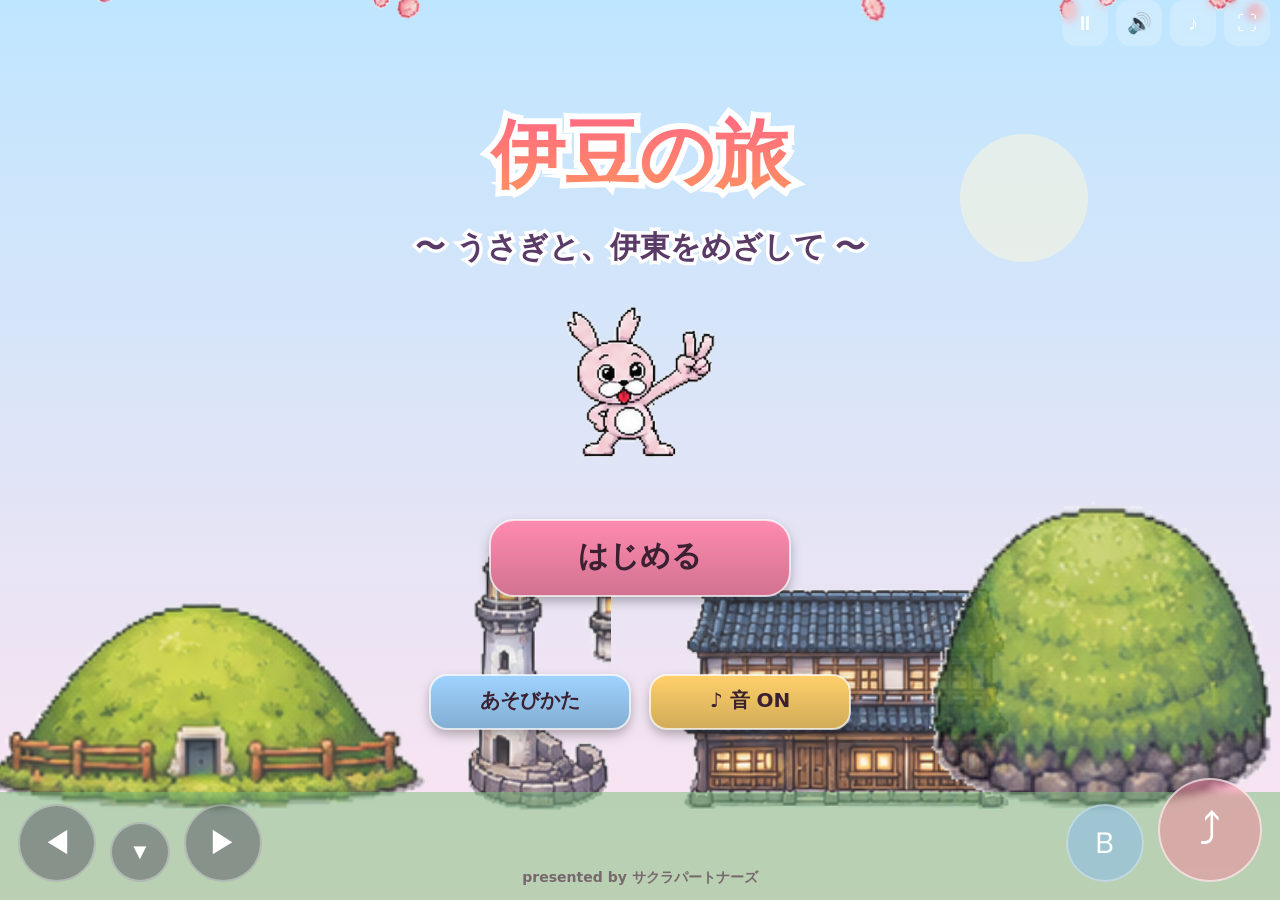
==== index.html @ 78a3e399 "Publish Sakura Partners game" ====
<!DOCTYPE html>
<html lang="ja">
<head>
<meta charset="utf-8">
<meta name="viewport" content="width=device-width, initial-scale=1, maximum-scale=1, user-scalable=no, viewport-fit=cover">
<meta name="apple-mobile-web-app-capable" content="yes">
<meta name="mobile-web-app-capable" content="yes">
<meta name="theme-color" content="#1b1430">
<title>伊豆の旅 〜うさぎと、伊東をめざして〜｜サクラパートナーズ</title>
<link rel="stylesheet" href="css/style.css">
</head>
<body>
  <canvas id="game"></canvas>

  <!-- top bar: pause / sound / music / fullscreen -->
  <div class="topbar">
    <button id="btn-pause" class="topbtn" aria-label="ポーズ">⏸</button>
    <button id="btn-sound" class="topbtn" aria-label="音">🔊</button>
    <button id="btn-music" class="topbtn" aria-label="音楽">♪</button>
    <button id="btn-fs" class="topbtn" aria-label="全画面">⛶</button>
  </div>

  <!-- on-screen touch controls -->
  <div class="controls" id="controls">
    <div class="dpad">
      <button id="btn-left" class="ctl" aria-label="左">◀</button>
      <button id="btn-down" class="ctl small" aria-label="しゃがむ">▼</button>
      <button id="btn-right" class="ctl" aria-label="右">▶</button>
    </div>
    <div class="actions">
      <button id="btn-run" class="ctl dash" aria-label="ダッシュ">Ｂ</button>
      <button id="btn-jump" class="ctl jump" aria-label="ジャンプ">⤴</button>
    </div>
  </div>

  <!-- data (plain globals so the game runs from file://) -->
  <script src="data/atlas.js"></script>
  <script src="data/facts.js"></script>

  <!-- engine -->
  <script src="js/engine/util.js"></script>
  <script src="js/engine/ui.js"></script>
  <script src="js/engine/assets.js"></script>
  <script src="js/engine/anim.js"></script>
  <script src="js/engine/input.js"></script>
  <script src="js/engine/audio.js"></script>
  <script src="js/engine/core.js"></script>

  <!-- game -->
  <script src="js/game/camera.js"></script>
  <script src="js/game/tilemap.js"></script>
  <script src="js/game/entity.js"></script>
  <script src="js/game/player.js"></script>
  <script src="js/game/particles.js"></script>
  <script src="js/game/items.js"></script>
  <script src="js/game/enemies.js"></script>
  <script src="js/game/projectile.js"></script>
  <script src="js/game/boss.js"></script>
  <script src="js/game/level.js"></script>
  <script src="js/game/songs.js"></script>
  <script src="js/game/hud.js"></script>
  <script src="js/game/game.js"></script>
  <script src="js/game/scenes.js"></script>
  <script src="js/game/levels.js"></script>
  <script src="js/main.js"></script>
</body>
</html>
---- css/style.css ----
/* style.css — fullscreen landscape kiosk layout. Canvas fills the viewport;
   translucent touch controls sit in the bottom corners (also clickable on
   desktop). No external fonts so it works offline. */

* { box-sizing: border-box; }
html, body {
  margin: 0; padding: 0; height: 100%; width: 100%;
  overflow: hidden; background: #14101f;
  -webkit-user-select: none; user-select: none;
  -webkit-tap-highlight-color: transparent;
  touch-action: none; overscroll-behavior: none;
  font-family: "Hiragino Maru Gothic ProN", "Hiragino Sans", "Yu Gothic", system-ui, sans-serif;
}
#game { display: block; width: 100vw; height: 100vh; image-rendering: auto; }

/* ---- top bar ---- */
.topbar {
  position: fixed; top: env(safe-area-inset-top, 8px); right: 10px;
  display: flex; gap: 8px; z-index: 20;
}
.topbtn {
  width: 46px; height: 46px; border: none; border-radius: 14px;
  background: rgba(255,255,255,0.22); color: #fff; font-size: 20px;
  backdrop-filter: blur(4px); cursor: pointer; line-height: 1;
  transition: transform .08s, background .15s;
}
.topbtn:hover { background: rgba(255,255,255,0.34); }
.topbtn:active { transform: scale(0.92); }
.topbtn.off { opacity: 0.5; }

/* ---- touch controls ---- */
.controls {
  position: fixed; left: 0; right: 0; bottom: 0; z-index: 15;
  display: flex; justify-content: space-between; align-items: flex-end;
  padding: 0 max(18px, env(safe-area-inset-left)) max(18px, env(safe-area-inset-bottom)) max(18px, env(safe-area-inset-right));
  pointer-events: none;
}
.dpad, .actions { display: flex; align-items: flex-end; gap: 14px; pointer-events: none; }
.ctl {
  pointer-events: auto; border: none; cursor: pointer; color: #fff;
  background: rgba(40,30,60,0.34); backdrop-filter: blur(3px);
  border: 2px solid rgba(255,255,255,0.35);
  width: 78px; height: 78px; border-radius: 50%;
  font-size: 30px; line-height: 1; display: flex; align-items: center; justify-content: center;
  transition: transform .06s, background .12s;
  touch-action: none;
}
.ctl.small { width: 60px; height: 60px; font-size: 22px; }
.ctl.jump { width: 104px; height: 104px; font-size: 44px; background: rgba(255,120,150,0.42); border-color: rgba(255,255,255,0.6); }
.ctl.dash { width: 78px; height: 78px; font-size: 30px; background: rgba(120,180,255,0.4); }
.ctl.active, .ctl:active { transform: scale(0.9); background: rgba(255,255,255,0.55); color: #3a2030; }

/* hide the touch d-pad hints a touch on very small heights */
@media (max-height: 420px) {
  .ctl { width: 64px; height: 64px; font-size: 24px; }
  .ctl.jump { width: 84px; height: 84px; font-size: 36px; }
}
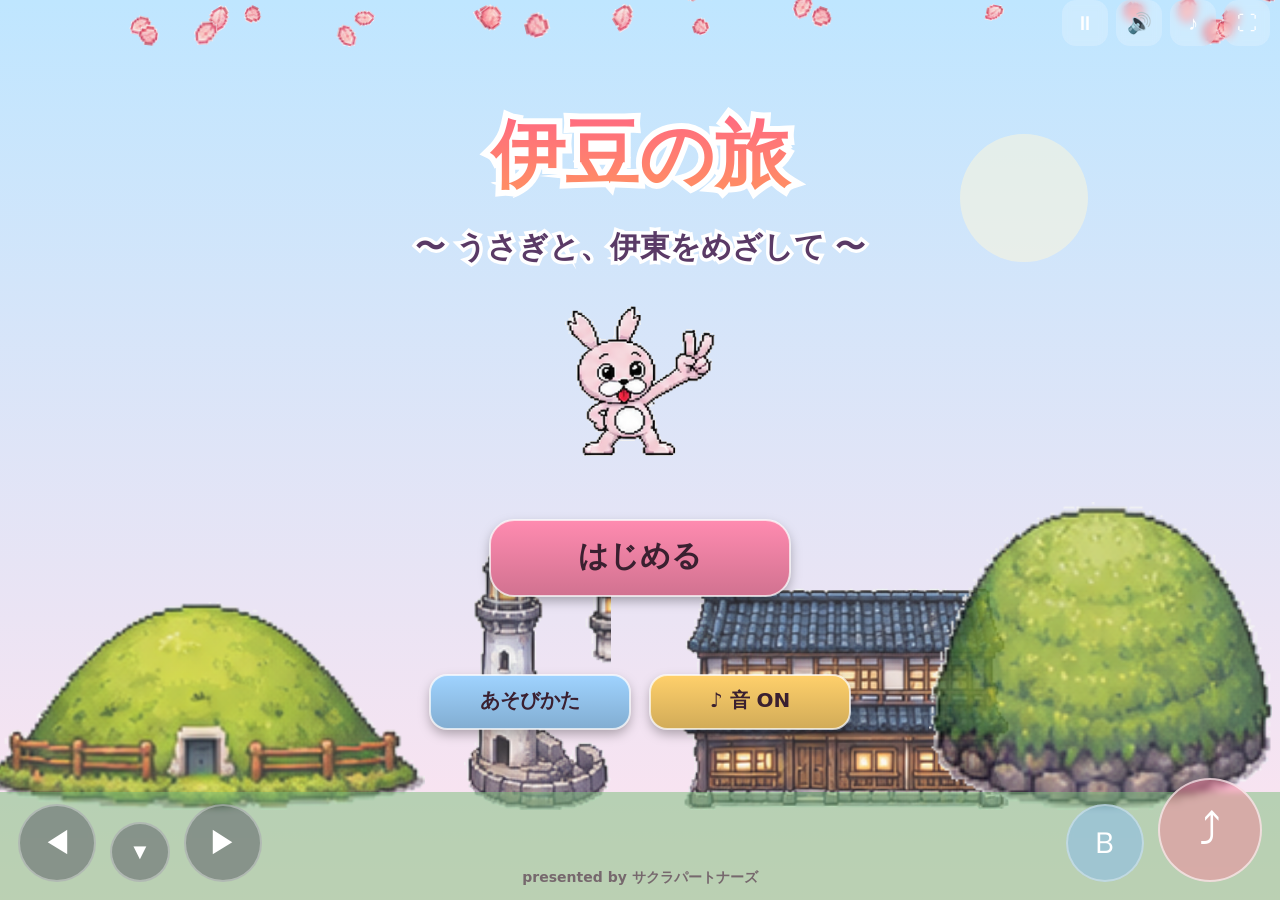
==== commit 31c1e2cd: "Add page icons" ====
--- a/index.html
+++ b/index.html
@@ -7,6 +7,8 @@
 <meta name="mobile-web-app-capable" content="yes">
 <meta name="theme-color" content="#1b1430">
 <title>伊豆の旅 〜うさぎと、伊東をめざして〜｜サクラパートナーズ</title>
+<link rel="icon" href="assets/sprites/mikan.png">
+<link rel="apple-touch-icon" href="assets/sprites/mikan.png">
 <link rel="stylesheet" href="css/style.css">
 </head>
 <body>
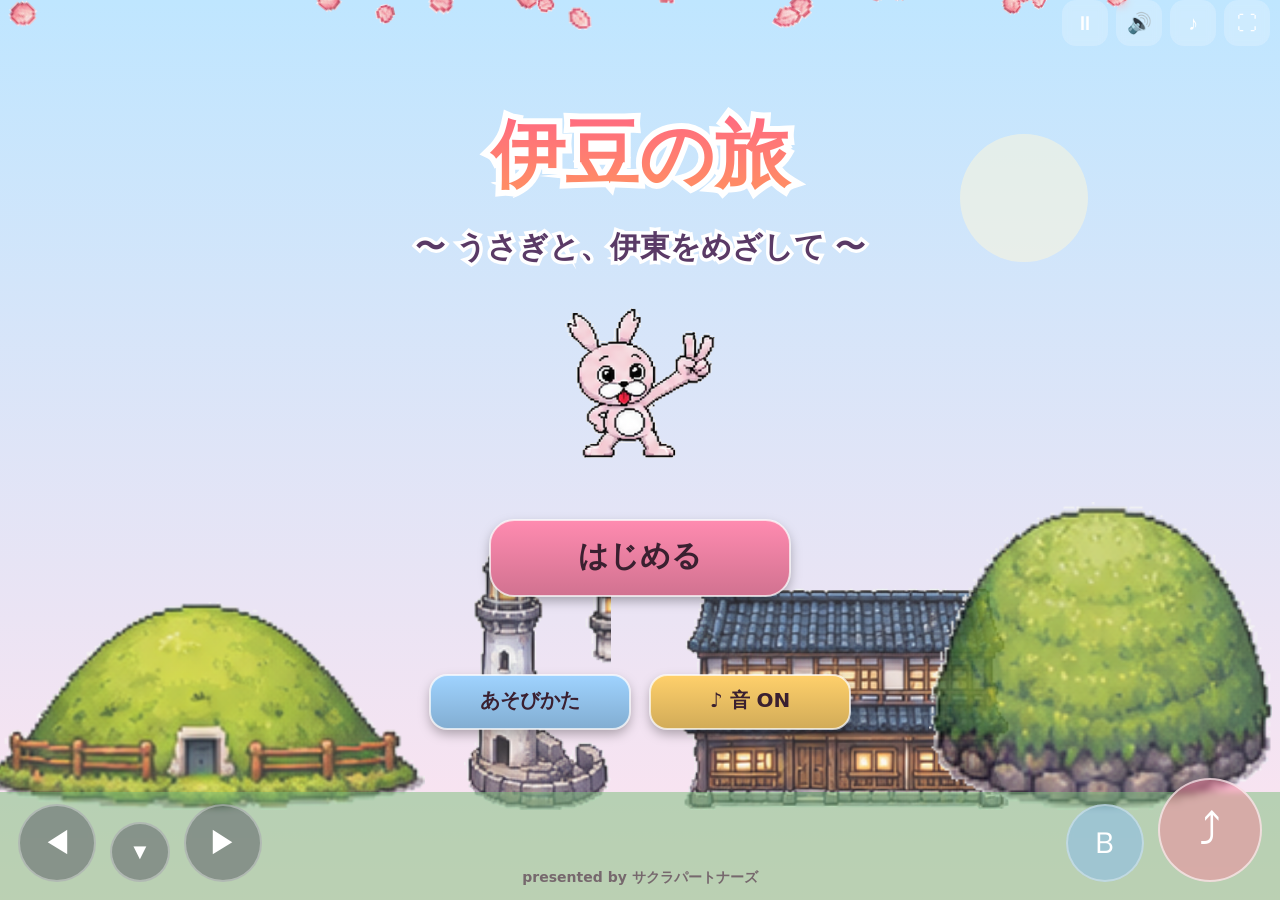
==== commit f119a883: "タイトルBGMプレイリスト追加ほか調整 - メイン画面で音楽9曲をシャッフル再生し、曲が終わると次へ自動送り（mute/♪ボタン連動・初回操作で開始） - 描画補間（固定タイムステップ＋interpo" ====
--- a/index.html
+++ b/index.html
@@ -38,6 +38,7 @@
   <!-- data (plain globals so the game runs from file://) -->
   <script src="data/atlas.js"></script>
   <script src="data/facts.js"></script>
+  <script src="data/music.js"></script>
 
   <!-- engine -->
   <script src="js/engine/util.js"></script>
@@ -46,6 +47,7 @@
   <script src="js/engine/anim.js"></script>
   <script src="js/engine/input.js"></script>
   <script src="js/engine/audio.js"></script>
+  <script src="js/engine/playlist.js"></script>
   <script src="js/engine/core.js"></script>
 
   <!-- game -->
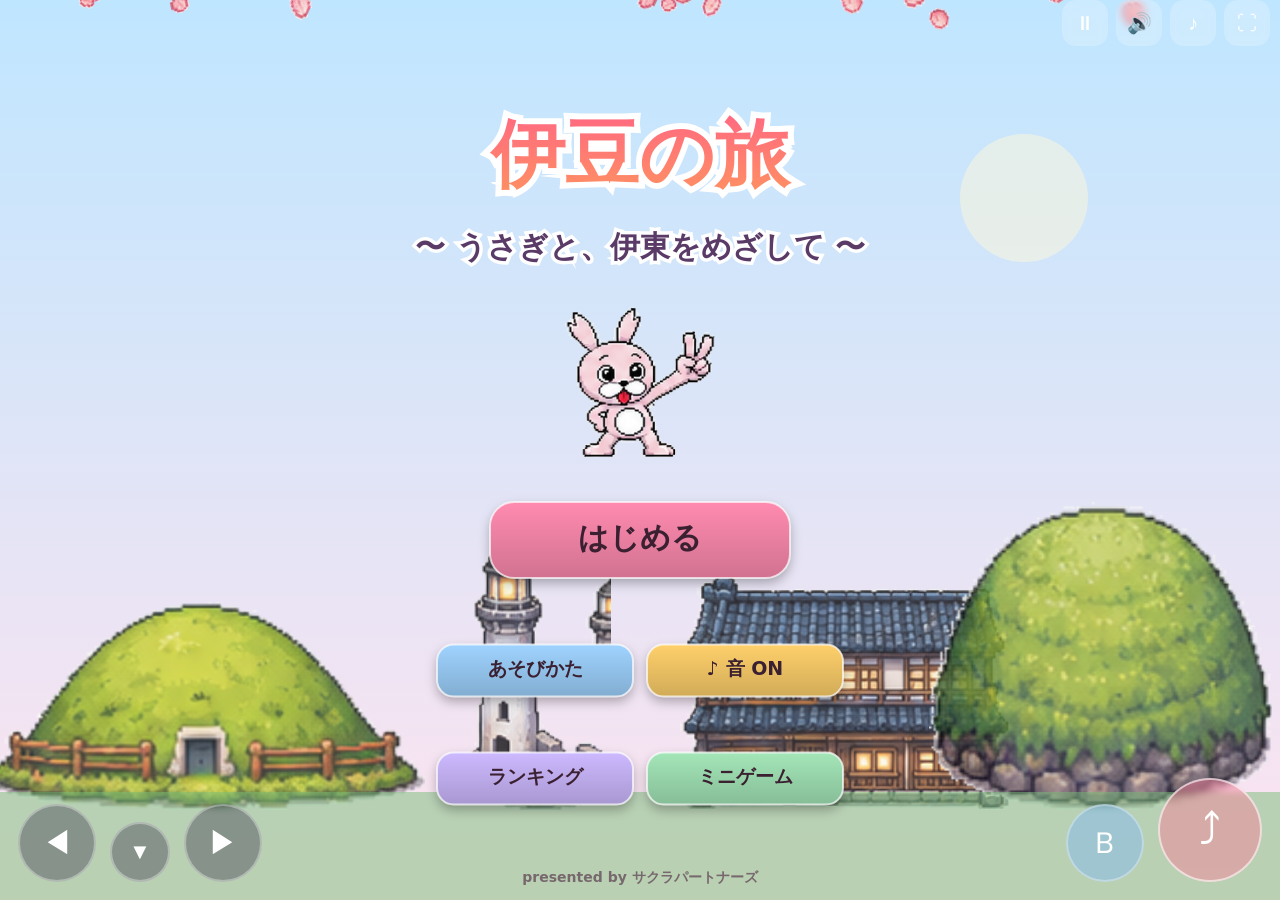
==== commit 4c9e0b2c: "大型アップデート：下田ステージ・さかなつり・ランキング・アトラクトモード - 新ステージ「下田ペリーロード」を4番目に追加（全7ステージ化）。黒船・なまこ壁・ガス灯・柳の港町、ボス「港のウミヘビ」。豆" ====
--- a/index.html
+++ b/index.html
@@ -39,6 +39,7 @@
   <script src="data/atlas.js"></script>
   <script src="data/facts.js"></script>
   <script src="data/music.js"></script>
+  <script src="data/fish.js"></script>
 
   <!-- engine -->
   <script src="js/engine/util.js"></script>
@@ -65,6 +66,8 @@
   <script src="js/game/hud.js"></script>
   <script src="js/game/game.js"></script>
   <script src="js/game/scenes.js"></script>
+  <script src="js/game/extras.js"></script>
+  <script src="js/game/fishing.js"></script>
   <script src="js/game/levels.js"></script>
   <script src="js/main.js"></script>
 </body>
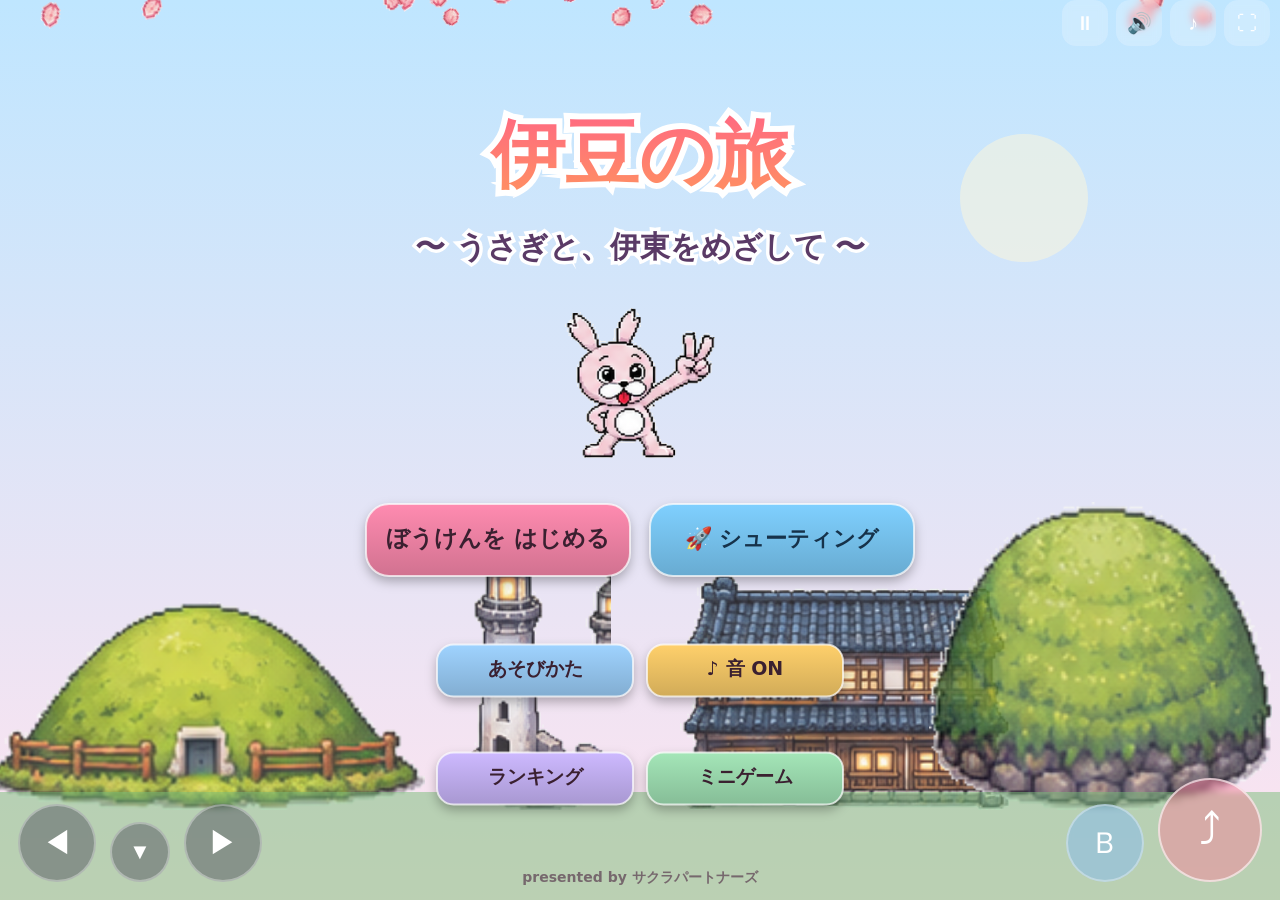
==== commit 3f1aa08e: "新作シューティング「うさメカ パトロール」＋冒険ゲーム大型ブラッシュアップ 新作（shooter.html・タイトルの🚀ボタンから切替）: - うさぎが操縦するメカポッドで伊豆の空をパトロールする横ス" ====
--- a/index.html
+++ b/index.html
@@ -47,6 +47,7 @@
   <script src="js/engine/assets.js"></script>
   <script src="js/engine/anim.js"></script>
   <script src="js/engine/input.js"></script>
+  <script src="js/engine/store.js"></script>
   <script src="js/engine/audio.js"></script>
   <script src="js/engine/playlist.js"></script>
   <script src="js/engine/core.js"></script>
